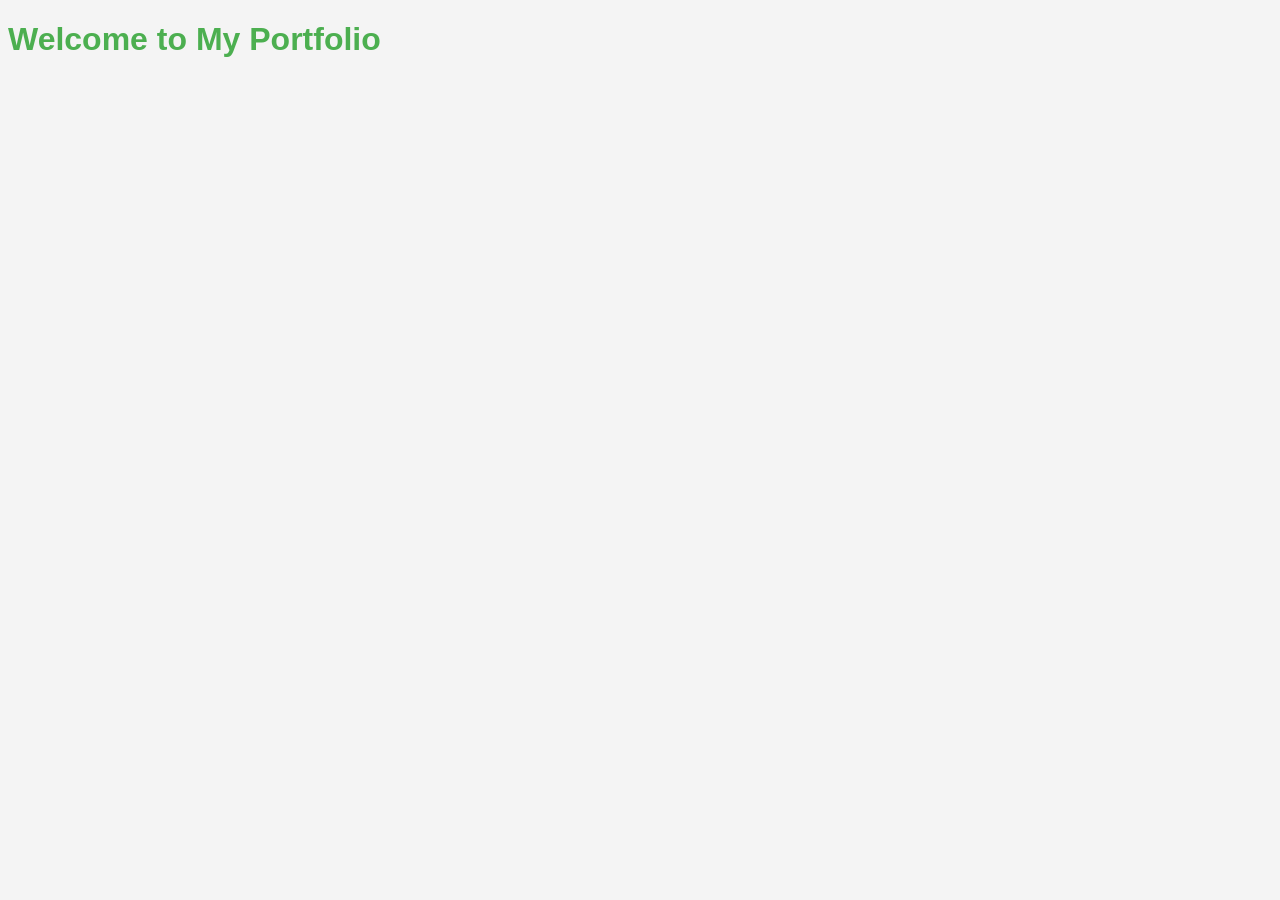
==== index.html @ 4b8dbb8c "Initial commit: Portfolio website" ====
<!DOCTYPE html>
<html lang="en">
<head>
    <meta charset="UTF-8">
    <meta name="viewport" content="width=device-width, initial-scale=1.0">
    <link rel="stylesheet" href="style.css">
    <title>Portfolio</title>
</head>
<body>
    <h1>Welcome to My Portfolio</h1>
</body>
</html>
---- style.css ----
body {
    font-family: Arial, sans-serif;
    background-color: #f4f4f4;
    color: #333;
}

h1 {
    color: #4CAF50;
}
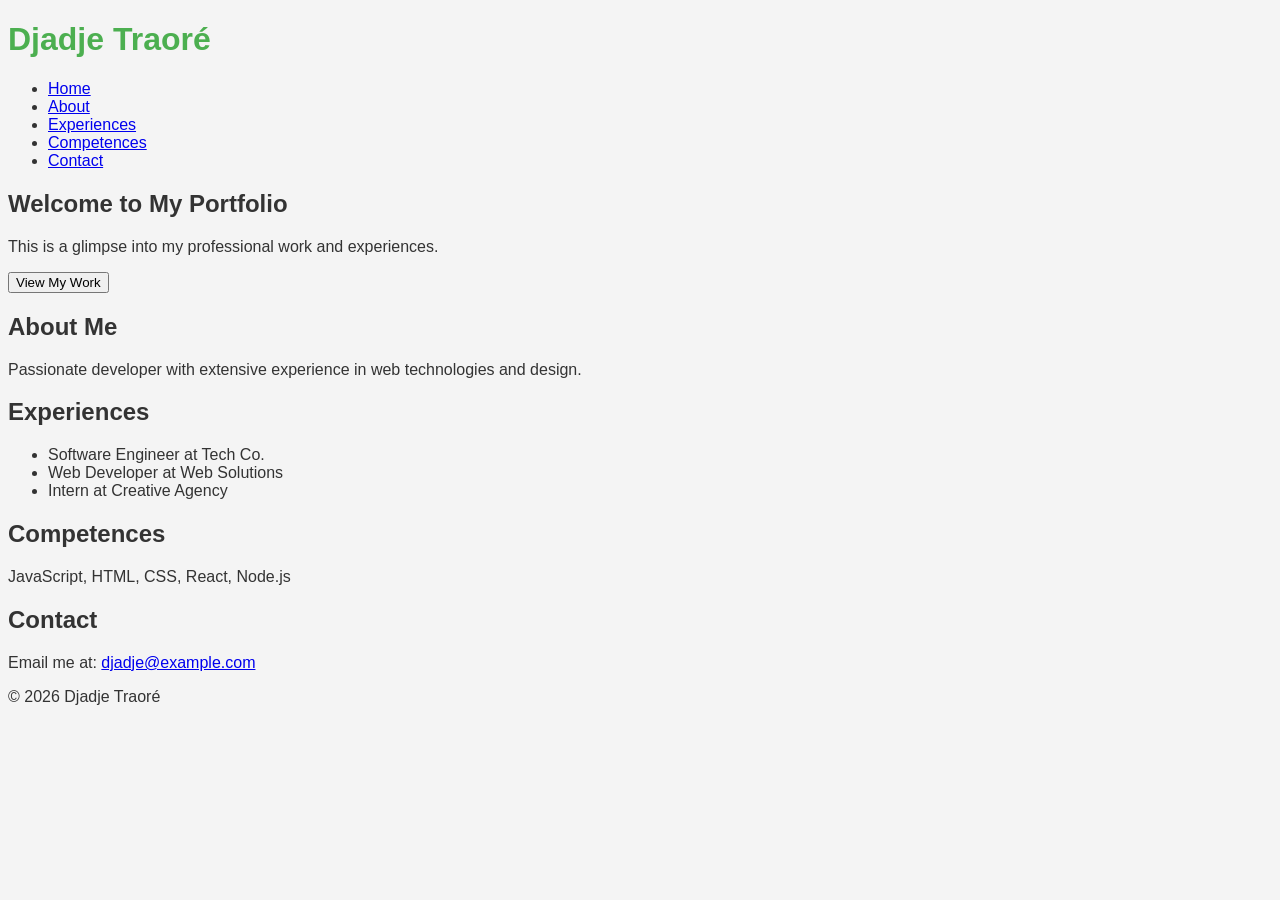
==== commit dea7c524: "Update index.html with modern design" ====
--- a/index.html
+++ b/index.html
@@ -4,9 +4,51 @@
     <meta charset="UTF-8">
     <meta name="viewport" content="width=device-width, initial-scale=1.0">
     <link rel="stylesheet" href="style.css">
-    <title>Portfolio</title>
+    <title>Djadje Traoré - Portfolio</title>
 </head>
 <body>
-    <h1>Welcome to My Portfolio</h1>
+    <header>
+        <h1>Djadje Traoré</h1>
+        <nav>
+            <ul>
+                <li><a href="index.html">Home</a></li>
+                <li><a href="about.html">About</a></li>
+                <li><a href="experiences.html">Experiences</a></li>
+                <li><a href="competences.html">Competences</a></li>
+                <li><a href="contact.html">Contact</a></li>
+            </ul>
+        </nav>
+    </header>
+    <main>
+        <section id="home">
+            <h2>Welcome to My Portfolio</h2>
+            <p>This is a glimpse into my professional work and experiences.</p>
+            <button class="cta">View My Work</button>
+        </section>
+        <section id="about">
+            <h2>About Me</h2>
+            <p>Passionate developer with extensive experience in web technologies and design.</p>
+        </section>
+        <section id="experiences">
+            <h2>Experiences</h2>
+            <ul>
+                <li>Software Engineer at Tech Co.</li>
+                <li>Web Developer at Web Solutions</li>
+                <li>Intern at Creative Agency</li>
+            </ul>
+        </section>
+        <section id="competences">
+            <h2>Competences</h2>
+            <p>JavaScript, HTML, CSS, React, Node.js</p>
+        </section>
+        <section id="contact">
+            <h2>Contact</h2>
+            <p>Email me at: <a href="mailto:djadje@example.com">djadje@example.com</a></p>
+        </section>
+    </main>
+    <footer>
+        <p>&copy; 2026 Djadje Traoré</p>
+    </footer>
+    <script src="script.js"></script>
 </body>
 </html>
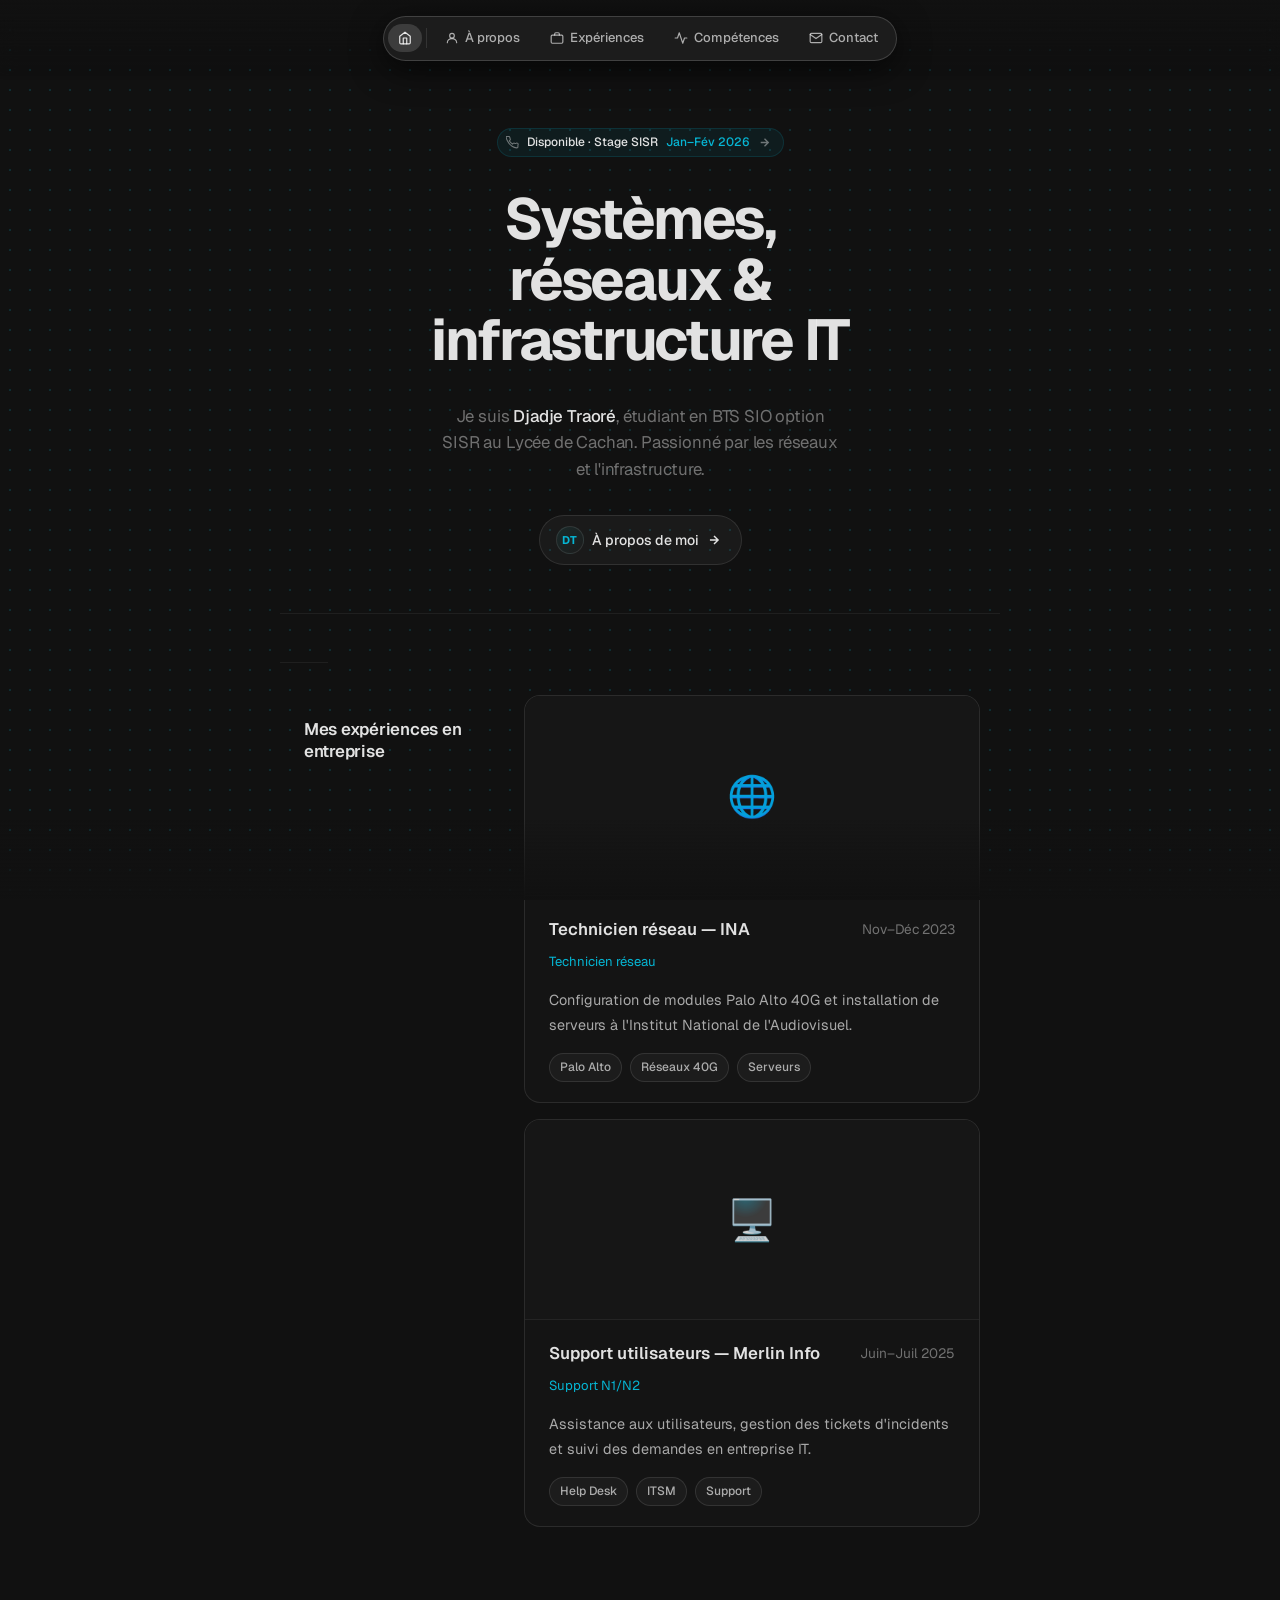
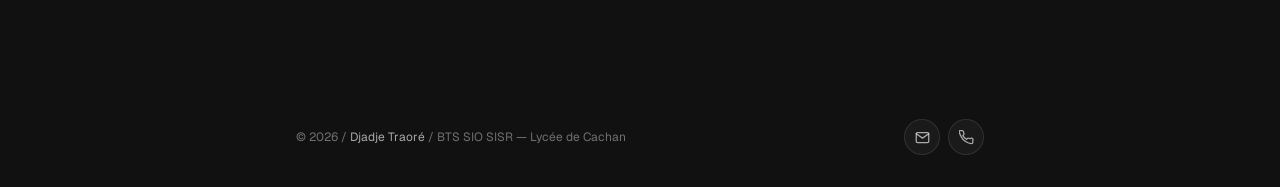
==== commit c043d039: "Add files via upload" ====
--- a/index.html
+++ b/index.html
@@ -1,54 +1,166 @@
 <!DOCTYPE html>
-<html lang="en">
+<html lang="fr">
 <head>
-    <meta charset="UTF-8">
-    <meta name="viewport" content="width=device-width, initial-scale=1.0">
-    <link rel="stylesheet" href="style.css">
-    <title>Djadje Traoré - Portfolio</title>
+  <meta charset="UTF-8" />
+  <meta name="viewport" content="width=device-width, initial-scale=1.0" />
+  <title>Djadje Traoré — Portfolio</title>
+  <link rel="stylesheet" href="tokens.css" />
 </head>
 <body>
-    <header>
-        <h1>Djadje Traoré</h1>
-        <nav>
-            <ul>
-                <li><a href="index.html">Home</a></li>
-                <li><a href="about.html">About</a></li>
-                <li><a href="experiences.html">Experiences</a></li>
-                <li><a href="competences.html">Competences</a></li>
-                <li><a href="contact.html">Contact</a></li>
-            </ul>
-        </nav>
-    </header>
-    <main>
-        <section id="home">
-            <h2>Welcome to My Portfolio</h2>
-            <p>This is a glimpse into my professional work and experiences.</p>
-            <button class="cta">View My Work</button>
-        </section>
-        <section id="about">
-            <h2>About Me</h2>
-            <p>Passionate developer with extensive experience in web technologies and design.</p>
-        </section>
-        <section id="experiences">
-            <h2>Experiences</h2>
-            <ul>
-                <li>Software Engineer at Tech Co.</li>
-                <li>Web Developer at Web Solutions</li>
-                <li>Intern at Creative Agency</li>
-            </ul>
-        </section>
-        <section id="competences">
-            <h2>Competences</h2>
-            <p>JavaScript, HTML, CSS, React, Node.js</p>
-        </section>
-        <section id="contact">
-            <h2>Contact</h2>
-            <p>Email me at: <a href="mailto:djadje@example.com">djadje@example.com</a></p>
-        </section>
-    </main>
-    <footer>
-        <p>&copy; 2026 Djadje Traoré</p>
-    </footer>
-    <script src="script.js"></script>
+
+<!-- Fade masks -->
+<div class="mask-top"></div>
+<div class="mask-bottom"></div>
+
+<!-- ─── NAV PILL ─── -->
+<nav class="pill">
+  <a href="index.html" class="active home-icon" aria-label="Accueil">
+    <svg viewBox="0 0 24 24" fill="none" stroke="currentColor" stroke-width="2" stroke-linecap="round" stroke-linejoin="round"><path d="M3 9l9-7 9 7v11a2 2 0 01-2 2H5a2 2 0 01-2-2z"/><polyline points="9 22 9 12 15 12 15 22"/></svg>
+  </a>
+  <div class="nav-sep"></div>
+  <a href="about.html">
+    <svg viewBox="0 0 24 24" fill="none" stroke="currentColor" stroke-width="2" stroke-linecap="round" stroke-linejoin="round"><circle cx="12" cy="8" r="4"/><path d="M4 20c0-4 3.6-7 8-7s8 3 8 7"/></svg>
+    <span class="nav-label">À propos</span>
+  </a>
+  <a href="experiences.html">
+    <svg viewBox="0 0 24 24" fill="none" stroke="currentColor" stroke-width="2" stroke-linecap="round" stroke-linejoin="round"><rect x="2" y="7" width="20" height="14" rx="2"/><path d="M16 7V5a2 2 0 00-2-2h-4a2 2 0 00-2 2v2"/></svg>
+    <span class="nav-label">Expériences</span>
+  </a>
+  <a href="competences.html">
+    <svg viewBox="0 0 24 24" fill="none" stroke="currentColor" stroke-width="2" stroke-linecap="round" stroke-linejoin="round"><polyline points="22 12 18 12 15 21 9 3 6 12 2 12"/></svg>
+    <span class="nav-label">Compétences</span>
+  </a>
+  <a href="contact.html">
+    <svg viewBox="0 0 24 24" fill="none" stroke="currentColor" stroke-width="2" stroke-linecap="round" stroke-linejoin="round"><path d="M4 4h16c1.1 0 2 .9 2 2v12c0 1.1-.9 2-2 2H4c-1.1 0-2-.9-2-2V6c0-1.1.9-2 2-2z"/><polyline points="22,6 12,13 2,6"/></svg>
+    <span class="nav-label">Contact</span>
+  </a>
+</nav>
+
+<!-- ─── MAIN ─── -->
+<main>
+  <div class="column gap-48" style="align-items:center; padding-top: 48px;">
+
+    <!-- Center block -->
+    <div class="col gap-32" style="max-width:480px; align-items:center; text-align:center;">
+
+      <!-- Badge "disponible" -->
+      <div class="reveal reveal-d1">
+        <a href="contact.html" class="badge">
+          <svg viewBox="0 0 24 24" fill="none" stroke="currentColor" stroke-width="2" stroke-linecap="round" stroke-linejoin="round"><path d="M22 16.92v3a2 2 0 01-2.18 2 19.8 19.8 0 01-8.63-3.07A19.5 19.5 0 013.07 9.81 19.8 19.8 0 01.12 1.23a2 2 0 012-.22h3a2 2 0 012 1.72c.13.96.36 1.9.7 2.81a2 2 0 01-.45 2.11l-1.27 1.27a16 16 0 006 6l1.27-1.27a2 2 0 012.11-.45c.9.34 1.85.57 2.81.7A2 2 0 0122 16.92z"/></svg>
+          <span>Disponible · Stage SISR</span>
+          <span class="badge-label">Jan–Fév 2026</span>
+          <svg viewBox="0 0 24 24" fill="none" stroke="currentColor" stroke-width="2.5"><path d="M5 12h14M12 5l7 7-7 7"/></svg>
+        </a>
+      </div>
+
+      <!-- Headline -->
+      <div class="reveal reveal-d2">
+        <h1 class="display-strong-xl" style="text-align:center;">
+          Systèmes, réseaux &amp; infrastructure IT
+        </h1>
+      </div>
+
+      <!-- Subline -->
+      <div class="reveal reveal-d3">
+        <p class="display-default-xs on-neutral-weak" style="text-align:center; max-width:400px; line-height:1.6;">
+          Je suis <strong style="color:var(--neutral-on-background-strong); font-weight:500;">Djadje Traoré</strong>, étudiant en BTS SIO option SISR au Lycée de Cachan. Passionné par les réseaux et l'infrastructure.
+        </p>
+      </div>
+
+      <!-- CTA button -->
+      <div class="reveal reveal-d4">
+        <a href="about.html" class="btn btn-secondary" data-border="rounded">
+          <div class="avatar" style="width:28px;height:28px;font-size:0.7rem;margin-left:-4px;border-width:1px;">DT</div>
+          À propos de moi
+          <svg viewBox="0 0 24 24" fill="none" stroke="currentColor" stroke-width="2.5"><path d="M5 12h14M12 5l7 7-7 7"/></svg>
+        </a>
+      </div>
+
+    </div>
+
+    <!-- Divider -->
+    <div class="reveal reveal-d5 fill-width" style="max-width: var(--max-width-m);">
+      <div class="line-h"></div>
+    </div>
+
+    <!-- Project cards aperçu -->
+    <div class="reveal reveal-d5 fill-width" style="max-width: var(--max-width-m);">
+      <div class="row between mb-32">
+        <div class="line-h" style="max-width:48px; flex-shrink:0;"></div>
+      </div>
+
+      <div class="row gap-24 mb-40 wrap" style="align-items:flex-start;">
+        <div style="flex:1; min-width:200px; padding-left:24px; padding-top:24px;">
+          <h2 class="display-strong-xs" style="max-width:220px; line-height:1.3;">Mes expériences en entreprise</h2>
+        </div>
+        <div style="flex:3; padding: 0 20px;">
+          <div class="col gap-16">
+
+            <a href="experiences.html" class="project-card">
+              <div class="project-card-thumb">🌐</div>
+              <div class="project-card-body">
+                <div class="row between">
+                  <span class="heading-strong-l">Technicien réseau — INA</span>
+                  <span class="heading-default-xs">Nov–Déc 2023</span>
+                </div>
+                <p class="body-default-s on-brand">Technicien réseau</p>
+                <p class="body-default-m mt-8">Configuration de modules Palo Alto 40G et installation de serveurs à l'Institut National de l'Audiovisuel.</p>
+                <div class="skill-tags-row mt-8">
+                  <span class="tag">Palo Alto</span>
+                  <span class="tag">Réseaux 40G</span>
+                  <span class="tag">Serveurs</span>
+                </div>
+              </div>
+            </a>
+
+            <a href="experiences.html" class="project-card">
+              <div class="project-card-thumb">🖥️</div>
+              <div class="project-card-body">
+                <div class="row between">
+                  <span class="heading-strong-l">Support utilisateurs — Merlin Info</span>
+                  <span class="heading-default-xs">Juin–Juil 2025</span>
+                </div>
+                <p class="body-default-s on-brand">Support N1/N2</p>
+                <p class="body-default-m mt-8">Assistance aux utilisateurs, gestion des tickets d'incidents et suivi des demandes en entreprise IT.</p>
+                <div class="skill-tags-row mt-8">
+                  <span class="tag">Help Desk</span>
+                  <span class="tag">ITSM</span>
+                  <span class="tag">Support</span>
+                </div>
+              </div>
+            </a>
+
+          </div>
+        </div>
+      </div>
+    </div>
+
+  </div>
+</main>
+
+<!-- ─── FOOTER ─── -->
+<footer>
+  <div class="footer-inner">
+    <p>© 2026 / <a href="about.html">Djadje Traoré</a> / BTS SIO SISR — Lycée de Cachan</p>
+    <div class="footer-icons">
+      <a href="mailto:traoredjadje310@gmail.com" class="icon-btn" title="Email">
+        <svg viewBox="0 0 24 24" fill="none" stroke="currentColor" stroke-width="2" stroke-linecap="round" stroke-linejoin="round"><path d="M4 4h16c1.1 0 2 .9 2 2v12c0 1.1-.9 2-2 2H4c-1.1 0-2-.9-2-2V6c0-1.1.9-2 2-2z"/><polyline points="22,6 12,13 2,6"/></svg>
+      </a>
+      <a href="tel:0767908541" class="icon-btn" title="Téléphone">
+        <svg viewBox="0 0 24 24" fill="none" stroke="currentColor" stroke-width="2" stroke-linecap="round" stroke-linejoin="round"><path d="M22 16.92v3a2 2 0 01-2.18 2 19.8 19.8 0 01-8.63-3.07A19.5 19.5 0 013.07 9.81 19.8 19.8 0 01.12 1.23a2 2 0 012-.22h3a2 2 0 012 1.72c.13.96.36 1.9.7 2.81a2 2 0 01-.45 2.11l-1.27 1.27a16 16 0 006 6l1.27-1.27a2 2 0 012.11-.45c.9.34 1.85.57 2.81.7A2 2 0 0122 16.92z"/></svg>
+      </a>
+    </div>
+  </div>
+</footer>
+
+<script>
+  // Live time display (like magic-portfolio TimeDisplay)
+  function updateTime() {
+    const el = document.getElementById('live-time');
+    if (!el) return;
+    el.textContent = new Date().toLocaleTimeString('fr-FR', { hour:'2-digit', minute:'2-digit', second:'2-digit', hour12: false, timeZone:'Europe/Paris' });
+  }
+  updateTime(); setInterval(updateTime, 1000);
+</script>
 </body>
-</html>+</html>
--- a/tokens.css
+++ b/tokens.css
@@ -0,0 +1,446 @@
+@import url('https://fonts.googleapis.com/css2?family=Geist:wght@100;200;300;400;500;600;700;800;900&family=Geist+Mono:wght@400;500;600&display=swap');
+
+/* ─────────────────────────────────────────
+   ONCE UI DARK THEME TOKENS  (cyan brand)
+───────────────────────────────────────── */
+:root {
+  /* Page */
+  --page-background:            #111111;
+  --page-background-alpha:      rgba(17,17,17,0.92);
+
+  /* Neutral gray scale */
+  --neutral-background-weak:    #161616;
+  --neutral-background-medium:  #1c1c1c;
+  --neutral-background-strong:  #232323;
+  --neutral-border-weak:        rgba(255,255,255,0.06);
+  --neutral-border-medium:      rgba(255,255,255,0.10);
+  --neutral-border-strong:      rgba(255,255,255,0.16);
+  --neutral-on-background-weak: rgba(255,255,255,0.40);
+  --neutral-on-background-medium: rgba(255,255,255,0.64);
+  --neutral-on-background-strong: rgba(255,255,255,0.88);
+  --neutral-alpha-weak:         rgba(255,255,255,0.04);
+  --neutral-alpha-medium:       rgba(255,255,255,0.08);
+  --neutral-alpha-strong:       rgba(255,255,255,0.14);
+
+  /* Brand cyan */
+  --brand-background-weak:      rgba(6,182,212,0.08);
+  --brand-background-medium:    rgba(6,182,212,0.14);
+  --brand-background-strong:    #06b6d4;
+  --brand-border-weak:          rgba(6,182,212,0.18);
+  --brand-border-medium:        rgba(6,182,212,0.30);
+  --brand-border-strong:        rgba(6,182,212,0.55);
+  --brand-on-background-weak:   rgba(6,182,212,0.55);
+  --brand-on-background-medium: rgba(6,182,212,0.75);
+  --brand-on-background-strong: #06b6d4;
+  --brand-alpha-weak:           rgba(6,182,212,0.07);
+  --brand-alpha-medium:         rgba(6,182,212,0.14);
+  --brand-alpha-strong:         rgba(6,182,212,0.26);
+  --brand-solid:                #06b6d4;
+  --brand-solid-strong:         #22d3ee;
+  --brand-solid-contrast:       #000000;
+
+  /* Accent red */
+  --accent-background-strong:   #ef4444;
+  --accent-on-background-weak:  rgba(239,68,68,0.55);
+  --accent-alpha-weak:          rgba(239,68,68,0.06);
+  --accent-alpha-medium:        rgba(239,68,68,0.12);
+  --accent-solid:               #ef4444;
+
+  /* Static */
+  --static-transparent:         transparent;
+  --static-white:               #ffffff;
+  --static-black:               #000000;
+
+  /* Spacing */
+  --static-space-1:   1px;
+  --static-space-2:   2px;
+  --static-space-4:   4px;
+  --static-space-8:   8px;
+  --static-space-12:  12px;
+  --static-space-16:  16px;
+  --static-space-20:  20px;
+  --static-space-24:  24px;
+  --static-space-32:  32px;
+  --static-space-40:  40px;
+  --static-space-48:  48px;
+  --static-space-64:  64px;
+  --static-space-80:  80px;
+
+  /* Radius – "playful" border style */
+  --radius-xs:   4px;
+  --radius-s:    8px;
+  --radius-m:    12px;
+  --radius-l:    16px;
+  --radius-xl:   20px;
+  --radius-full: 9999px;
+
+  /* Typography */
+  --font-heading: 'Geist', system-ui, sans-serif;
+  --font-body:    'Geist', system-ui, sans-serif;
+  --font-label:   'Geist', system-ui, sans-serif;
+  --font-code:    'Geist Mono', monospace;
+
+  /* Shadows */
+  --shadow-s: 0 1px 2px rgba(0,0,0,0.4);
+  --shadow-m: 0 4px 12px rgba(0,0,0,0.5);
+  --shadow-l: 0 8px 32px rgba(0,0,0,0.6);
+
+  /* Transitions */
+  --transition-micro-medium: 0.16s ease;
+  --transition-macro-medium: 0.3s ease;
+
+  /* Content max-width (Once UI "m" = ~720px) */
+  --max-width-m: 720px;
+  --max-width-s: 560px;
+}
+
+/* ─── RESET ─── */
+*, *::before, *::after { box-sizing: border-box; margin: 0; padding: 0; }
+html { scroll-behavior: smooth; }
+body {
+  background: var(--page-background);
+  color: var(--neutral-on-background-strong);
+  font-family: var(--font-body);
+  font-size: 16px;
+  line-height: 1.6;
+  -webkit-font-smoothing: antialiased;
+  min-height: 100vh;
+  position: relative;
+}
+
+/* ─── DOTS BACKGROUND (effects.dots) ─── */
+body::before {
+  content: '';
+  position: fixed; inset: 0; z-index: 0;
+  pointer-events: none;
+  background-image: radial-gradient(var(--brand-background-strong) 1px, transparent 1px);
+  background-size: 20px 20px;
+  opacity: 0.18;
+}
+
+/* ─── FADE MASKS (Header.module.scss) ─── */
+.mask-top {
+  position: fixed; top: 0; left: 0; right: 0;
+  height: 80px; z-index: 8; pointer-events: none;
+  backdrop-filter: blur(0.5rem);
+  background: linear-gradient(to bottom, var(--page-background), var(--static-transparent));
+  mask-image: linear-gradient(rgba(0,0,0,1) 25%, rgba(0,0,0,0) 100%);
+  -webkit-mask-image: linear-gradient(rgba(0,0,0,1) 25%, rgba(0,0,0,0) 100%);
+}
+.mask-bottom {
+  position: fixed; bottom: 0; left: 0; right: 0;
+  height: 80px; z-index: 8; pointer-events: none;
+  background: linear-gradient(to top, var(--page-background), var(--static-transparent));
+}
+
+/* ─── NAV PILL ─── */
+nav.pill {
+  position: fixed; top: 16px; left: 50%; transform: translateX(-50%);
+  z-index: 10;
+  display: flex; align-items: center; gap: 2px;
+  padding: 4px;
+  background: var(--neutral-background-medium);
+  border: 1px solid var(--neutral-border-strong);
+  border-radius: var(--radius-full);
+  box-shadow: var(--shadow-l);
+  backdrop-filter: blur(20px);
+  -webkit-backdrop-filter: blur(20px);
+  white-space: nowrap;
+}
+
+nav.pill .nav-sep {
+  width: 1px; height: 20px;
+  background: var(--neutral-border-medium);
+  margin: 0 2px; flex-shrink: 0;
+}
+
+nav.pill a {
+  display: inline-flex; align-items: center; gap: 6px;
+  padding: 7px 14px;
+  border-radius: var(--radius-full);
+  font-size: 13px; font-weight: 500; font-family: var(--font-label);
+  color: var(--neutral-on-background-medium);
+  text-decoration: none;
+  transition: color var(--transition-micro-medium), background var(--transition-micro-medium);
+  position: relative;
+}
+nav.pill a svg { width: 14px; height: 14px; flex-shrink: 0; }
+nav.pill a:hover { color: var(--neutral-on-background-strong); background: var(--neutral-alpha-medium); }
+nav.pill a.active {
+  color: var(--neutral-on-background-strong);
+  background: var(--neutral-alpha-strong);
+}
+nav.pill a.home-icon { padding: 7px 10px; }
+
+/* ─── TIME DISPLAY ─── */
+.time-display {
+  font-size: 12px; color: var(--neutral-on-background-weak);
+  font-family: var(--font-label);
+  position: absolute; right: 20px; top: 50%; transform: translateY(-50%);
+}
+
+/* ─── MAIN LAYOUT ─── */
+main {
+  position: relative; z-index: 1;
+  padding: 80px 24px 120px;
+  display: flex; flex-direction: column; align-items: center;
+}
+
+.column {
+  display: flex; flex-direction: column;
+  width: 100%; max-width: var(--max-width-m);
+}
+
+/* ─── REVEAL FX (RevealFx component) ─── */
+.reveal {
+  opacity: 0;
+  transform: translateY(var(--translate, 8px));
+  animation: revealFx 0.6s cubic-bezier(0.16,1,0.3,1) forwards;
+}
+.reveal-d1 { animation-delay: 0.05s; }
+.reveal-d2 { animation-delay: 0.12s; }
+.reveal-d3 { animation-delay: 0.22s; }
+.reveal-d4 { animation-delay: 0.34s; }
+.reveal-d5 { animation-delay: 0.48s; }
+.reveal-d6 { animation-delay: 0.64s; }
+
+@keyframes revealFx {
+  to { opacity: 1; transform: translateY(0); }
+}
+
+/* ─── BADGE ─── */
+.badge {
+  display: inline-flex; align-items: center; gap: 8px;
+  padding: 4px 12px 4px 8px;
+  background: var(--brand-alpha-weak);
+  border: 1px solid var(--brand-alpha-medium);
+  border-radius: var(--radius-full);
+  font-size: 12px; font-weight: 500;
+  color: var(--neutral-on-background-strong);
+  text-decoration: none;
+  transition: background var(--transition-micro-medium), border-color var(--transition-micro-medium);
+  cursor: pointer;
+}
+.badge:hover { background: var(--brand-alpha-medium); border-color: var(--brand-alpha-strong); }
+.badge .badge-label { color: var(--brand-on-background-strong); }
+.badge svg { color: var(--neutral-on-background-weak); width: 13px; height: 13px; }
+
+/* ─── TYPOGRAPHY ─── */
+.display-strong-xl  { font-size: clamp(2.4rem,6vw,3.6rem); font-weight: 700; letter-spacing: -0.04em; line-height: 1.05; }
+.display-strong-l   { font-size: clamp(2rem,4vw,2.8rem);   font-weight: 700; letter-spacing: -0.03em; line-height: 1.1; }
+.display-strong-m   { font-size: clamp(1.5rem,3vw,2rem);   font-weight: 700; letter-spacing: -0.025em; line-height: 1.15; }
+.display-strong-s   { font-size: 1.25rem; font-weight: 600; letter-spacing: -0.02em; line-height: 1.25; }
+.display-strong-xs  { font-size: 1.05rem; font-weight: 600; letter-spacing: -0.015em; }
+.display-default-xs { font-size: 1.05rem; font-weight: 400; letter-spacing: -0.01em; }
+.heading-strong-l   { font-size: 1.05rem; font-weight: 600; }
+.heading-strong-m   { font-size: 0.95rem; font-weight: 600; }
+.heading-strong-s   { font-size: 0.85rem; font-weight: 600; }
+.heading-default-xs { font-size: 0.85rem; font-weight: 400; color: var(--neutral-on-background-weak); }
+.body-default-xl    { font-size: 1.15rem; font-weight: 400; line-height: 1.7; color: var(--neutral-on-background-medium); }
+.body-default-l     { font-size: 1rem; font-weight: 400; line-height: 1.7; color: var(--neutral-on-background-medium); }
+.body-default-m     { font-size: 0.9rem; font-weight: 400; line-height: 1.7; color: var(--neutral-on-background-medium); }
+.body-default-s     { font-size: 0.82rem; font-weight: 400; color: var(--neutral-on-background-weak); }
+.label-default-s    { font-size: 0.75rem; font-weight: 500; letter-spacing: 0.01em; }
+.on-brand    { color: var(--brand-on-background-strong); }
+.on-neutral-weak { color: var(--neutral-on-background-weak); }
+.on-neutral-medium { color: var(--neutral-on-background-medium); }
+
+/* ─── BUTTON ─── */
+.btn {
+  display: inline-flex; align-items: center; gap: 8px;
+  padding: 10px 20px;
+  border-radius: var(--radius-full);
+  font-size: 14px; font-weight: 500; font-family: var(--font-label);
+  cursor: pointer; text-decoration: none;
+  border: 1px solid transparent;
+  transition: all var(--transition-micro-medium);
+  line-height: 1;
+}
+.btn svg { width: 14px; height: 14px; flex-shrink: 0; }
+.btn-secondary {
+  background: var(--neutral-alpha-weak);
+  border-color: var(--neutral-border-medium);
+  color: var(--neutral-on-background-strong);
+}
+.btn-secondary:hover { background: var(--neutral-alpha-medium); border-color: var(--neutral-border-strong); }
+
+/* ─── TAG ─── */
+.tag {
+  display: inline-flex; align-items: center; gap: 5px;
+  padding: 4px 10px;
+  border: 1px solid var(--neutral-border-medium);
+  border-radius: var(--radius-full);
+  font-size: 12px; font-weight: 500;
+  color: var(--neutral-on-background-medium);
+  background: var(--neutral-alpha-weak);
+  font-family: var(--font-label);
+}
+.tag svg { width: 12px; height: 12px; }
+
+/* ─── LINE / DIVIDER ─── */
+.line-h { width: 100%; height: 1px; background: var(--neutral-border-weak); }
+.line-v { width: 1px; height: 20px; background: var(--neutral-border-medium); flex-shrink: 0; }
+
+/* ─── AVATAR ─── */
+.avatar {
+  width: 80px; height: 80px;
+  border-radius: var(--radius-full);
+  background: linear-gradient(135deg, #1a2a2a, #1c1c1c);
+  border: 2px solid var(--neutral-border-medium);
+  display: grid; place-items: center;
+  font-size: 1.8rem; font-weight: 700;
+  color: var(--brand-on-background-strong);
+  flex-shrink: 0; overflow: hidden;
+  font-family: var(--font-heading);
+}
+.avatar-xl { width: 120px; height: 120px; font-size: 2.4rem; }
+
+/* ─── ICON BUTTON ─── */
+.icon-btn {
+  display: inline-flex; align-items: center; justify-content: center;
+  width: 36px; height: 36px;
+  border-radius: var(--radius-full);
+  border: 1px solid var(--neutral-border-medium);
+  background: var(--neutral-alpha-weak);
+  color: var(--neutral-on-background-medium);
+  cursor: pointer; text-decoration: none;
+  transition: all var(--transition-micro-medium);
+}
+.icon-btn:hover { background: var(--neutral-alpha-medium); color: var(--neutral-on-background-strong); border-color: var(--neutral-border-strong); }
+.icon-btn svg { width: 15px; height: 15px; }
+
+/* ─── CARD / SURFACE ─── */
+.card {
+  background: rgba(22,22,22,0.7);
+  border: 1px solid var(--neutral-border-medium);
+  border-radius: var(--radius-l);
+  backdrop-filter: blur(8px);
+  -webkit-backdrop-filter: blur(8px);
+  transition: border-color var(--transition-micro-medium), background var(--transition-micro-medium), transform var(--transition-macro-medium);
+}
+.card:hover { border-color: var(--neutral-border-strong); background: rgba(28,28,28,0.85); }
+.card-hover-slide:hover { transform: translateX(var(--static-space-4)); }
+
+/* ─── FLEX UTILITIES ─── */
+.row { display: flex; flex-direction: row; align-items: center; }
+.col { display: flex; flex-direction: column; }
+.wrap { flex-wrap: wrap; }
+.gap-4  { gap: 4px; }
+.gap-8  { gap: 8px; }
+.gap-12 { gap: 12px; }
+.gap-16 { gap: 16px; }
+.gap-20 { gap: 20px; }
+.gap-24 { gap: 24px; }
+.gap-32 { gap: 32px; }
+.gap-40 { gap: 40px; }
+.gap-48 { gap: 48px; }
+.between { justify-content: space-between; }
+.center  { justify-content: center; }
+.align-start { align-items: flex-start; }
+.fill-width { width: 100%; }
+.fit-width  { width: fit-content; }
+.p-16 { padding: 16px; }
+.p-20 { padding: 20px; }
+.p-24 { padding: 24px; }
+.p-32 { padding: 32px; }
+.px-16 { padding-left: 16px; padding-right: 16px; }
+.py-8  { padding-top: 8px; padding-bottom: 8px; }
+.mt-8  { margin-top: 8px; }
+.mt-16 { margin-top: 16px; }
+.mt-20 { margin-top: 20px; }
+.mt-32 { margin-top: 32px; }
+.mt-40 { margin-top: 40px; }
+.mt-48 { margin-top: 48px; }
+.mb-8  { margin-bottom: 8px; }
+.mb-16 { margin-bottom: 16px; }
+.mb-20 { margin-bottom: 20px; }
+.mb-32 { margin-bottom: 32px; }
+.mb-40 { margin-bottom: 40px; }
+.mb-48 { margin-bottom: 48px; }
+
+/* ─── EXPERIENCE / WORK ─── */
+.exp-block { display: flex; flex-direction: column; gap: 8px; }
+.exp-achievements { list-style: none; display: flex; flex-direction: column; gap: 10px; margin-top: 12px; }
+.exp-achievements li {
+  font-size: 0.9rem; color: var(--neutral-on-background-medium);
+  line-height: 1.65; padding-left: 20px; position: relative;
+}
+.exp-achievements li::before {
+  content: '–'; position: absolute; left: 0;
+  color: var(--neutral-on-background-weak);
+}
+
+/* ─── TECH SKILL ─── */
+.skill-block { display: flex; flex-direction: column; gap: 8px; }
+.skill-tags-row { display: flex; flex-wrap: wrap; gap: 8px; margin-top: 8px; }
+
+/* ─── CONTACT ─── */
+.contact-link {
+  display: flex; align-items: center; gap: 16px;
+  padding: 16px 20px;
+  text-decoration: none; color: inherit;
+}
+.contact-link:hover { transform: none; }
+
+/* ─── PROJECT CARD ─── */
+.project-card {
+  display: flex; flex-direction: column;
+  border: 1px solid var(--neutral-border-medium);
+  border-radius: var(--radius-l);
+  background: rgba(22,22,22,0.7);
+  backdrop-filter: blur(8px);
+  overflow: hidden;
+  text-decoration: none; color: inherit;
+  transition: border-color var(--transition-micro-medium), background var(--transition-micro-medium);
+}
+.project-card:hover { border-color: var(--neutral-border-strong); background: rgba(28,28,28,0.9); }
+.project-card-thumb {
+  height: 200px;
+  background: var(--neutral-background-weak);
+  display: grid; place-items: center;
+  font-size: 2.5rem;
+  border-bottom: 1px solid var(--neutral-border-weak);
+}
+.project-card-body { padding: 20px 24px; display: flex; flex-direction: column; gap: 8px; }
+
+/* ─── FOOTER ─── */
+footer {
+  position: relative; z-index: 1;
+  display: flex; justify-content: center;
+  padding: 16px 24px;
+}
+.footer-inner {
+  display: flex; justify-content: space-between; align-items: center;
+  flex-wrap: wrap; gap: 12px;
+  max-width: var(--max-width-m); width: 100%;
+  padding: 16px;
+  border-radius: var(--radius-m);
+}
+.footer-inner p { font-size: 12px; color: var(--neutral-on-background-weak); font-family: var(--font-label); }
+.footer-inner a { color: var(--neutral-on-background-medium); text-decoration: none; transition: color var(--transition-micro-medium); }
+.footer-inner a:hover { color: var(--brand-on-background-strong); }
+.footer-icons { display: flex; gap: 8px; }
+
+/* ─── INTRO SECTION (about page) ─── */
+.about-layout {
+  display: flex; gap: 0; width: 100%;
+}
+.about-sidebar {
+  position: sticky; top: 80px;
+  width: 160px; min-width: 160px;
+  height: fit-content;
+  display: flex; flex-direction: column;
+  align-items: center; gap: 12px;
+  padding: 0 24px 40px;
+  flex-shrink: 0;
+}
+.about-body { flex: 1; min-width: 0; max-width: 560px; }
+
+/* ─── RESPONSIVE ─── */
+@media (max-width: 640px) {
+  nav.pill .nav-label { display: none; }
+  nav.pill a { padding: 7px 10px; }
+  .about-layout { flex-direction: column; }
+  .about-sidebar { position: relative; top: 0; width: 100%; flex-direction: row; flex-wrap: wrap; align-items: flex-start; }
+  .time-display { display: none; }
+}
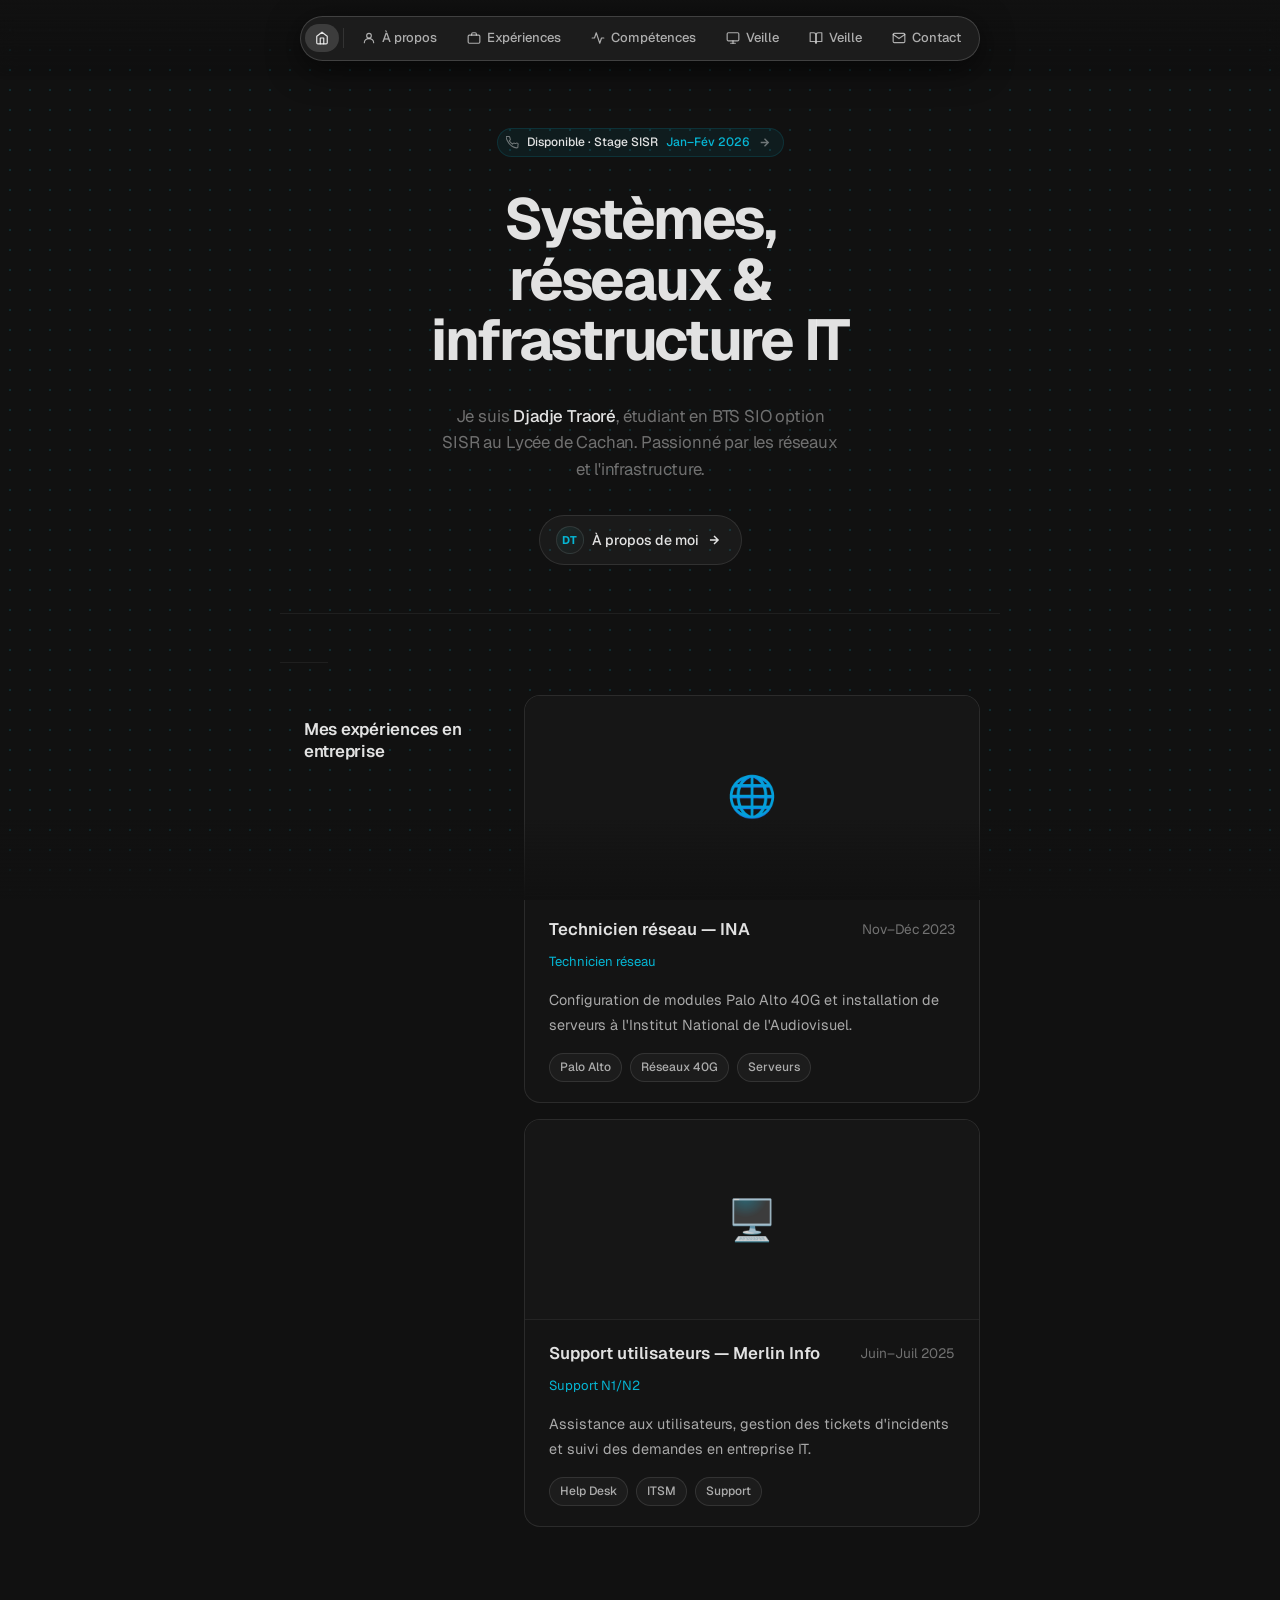
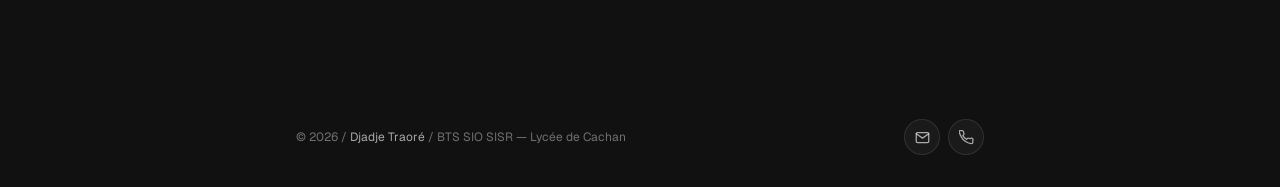
==== commit 7e4aa807: "Add files via upload" ====
--- a/index.html
+++ b/index.html
@@ -29,6 +29,14 @@
   <a href="competences.html">
     <svg viewBox="0 0 24 24" fill="none" stroke="currentColor" stroke-width="2" stroke-linecap="round" stroke-linejoin="round"><polyline points="22 12 18 12 15 21 9 3 6 12 2 12"/></svg>
     <span class="nav-label">Compétences</span>
+  </a>
+  <a href="veille.html">
+    <svg viewBox="0 0 24 24" fill="none" stroke="currentColor" stroke-width="2" stroke-linecap="round" stroke-linejoin="round"><rect x="2" y="3" width="20" height="14" rx="2"/><line x1="8" y1="21" x2="16" y2="21"/><line x1="12" y1="17" x2="12" y2="21"/></svg>
+    <span class="nav-label">Veille</span>
+  </a>
+  <a href="veille.html">
+    <svg viewBox="0 0 24 24" fill="none" stroke="currentColor" stroke-width="2" stroke-linecap="round" stroke-linejoin="round"><path d="M2 3h6a4 4 0 014 4v14a3 3 0 00-3-3H2z"/><path d="M22 3h-6a4 4 0 00-4 4v14a3 3 0 013-3h7z"/></svg>
+    <span class="nav-label">Veille</span>
   </a>
   <a href="contact.html">
     <svg viewBox="0 0 24 24" fill="none" stroke="currentColor" stroke-width="2" stroke-linecap="round" stroke-linejoin="round"><path d="M4 4h16c1.1 0 2 .9 2 2v12c0 1.1-.9 2-2 2H4c-1.1 0-2-.9-2-2V6c0-1.1.9-2 2-2z"/><polyline points="22,6 12,13 2,6"/></svg>
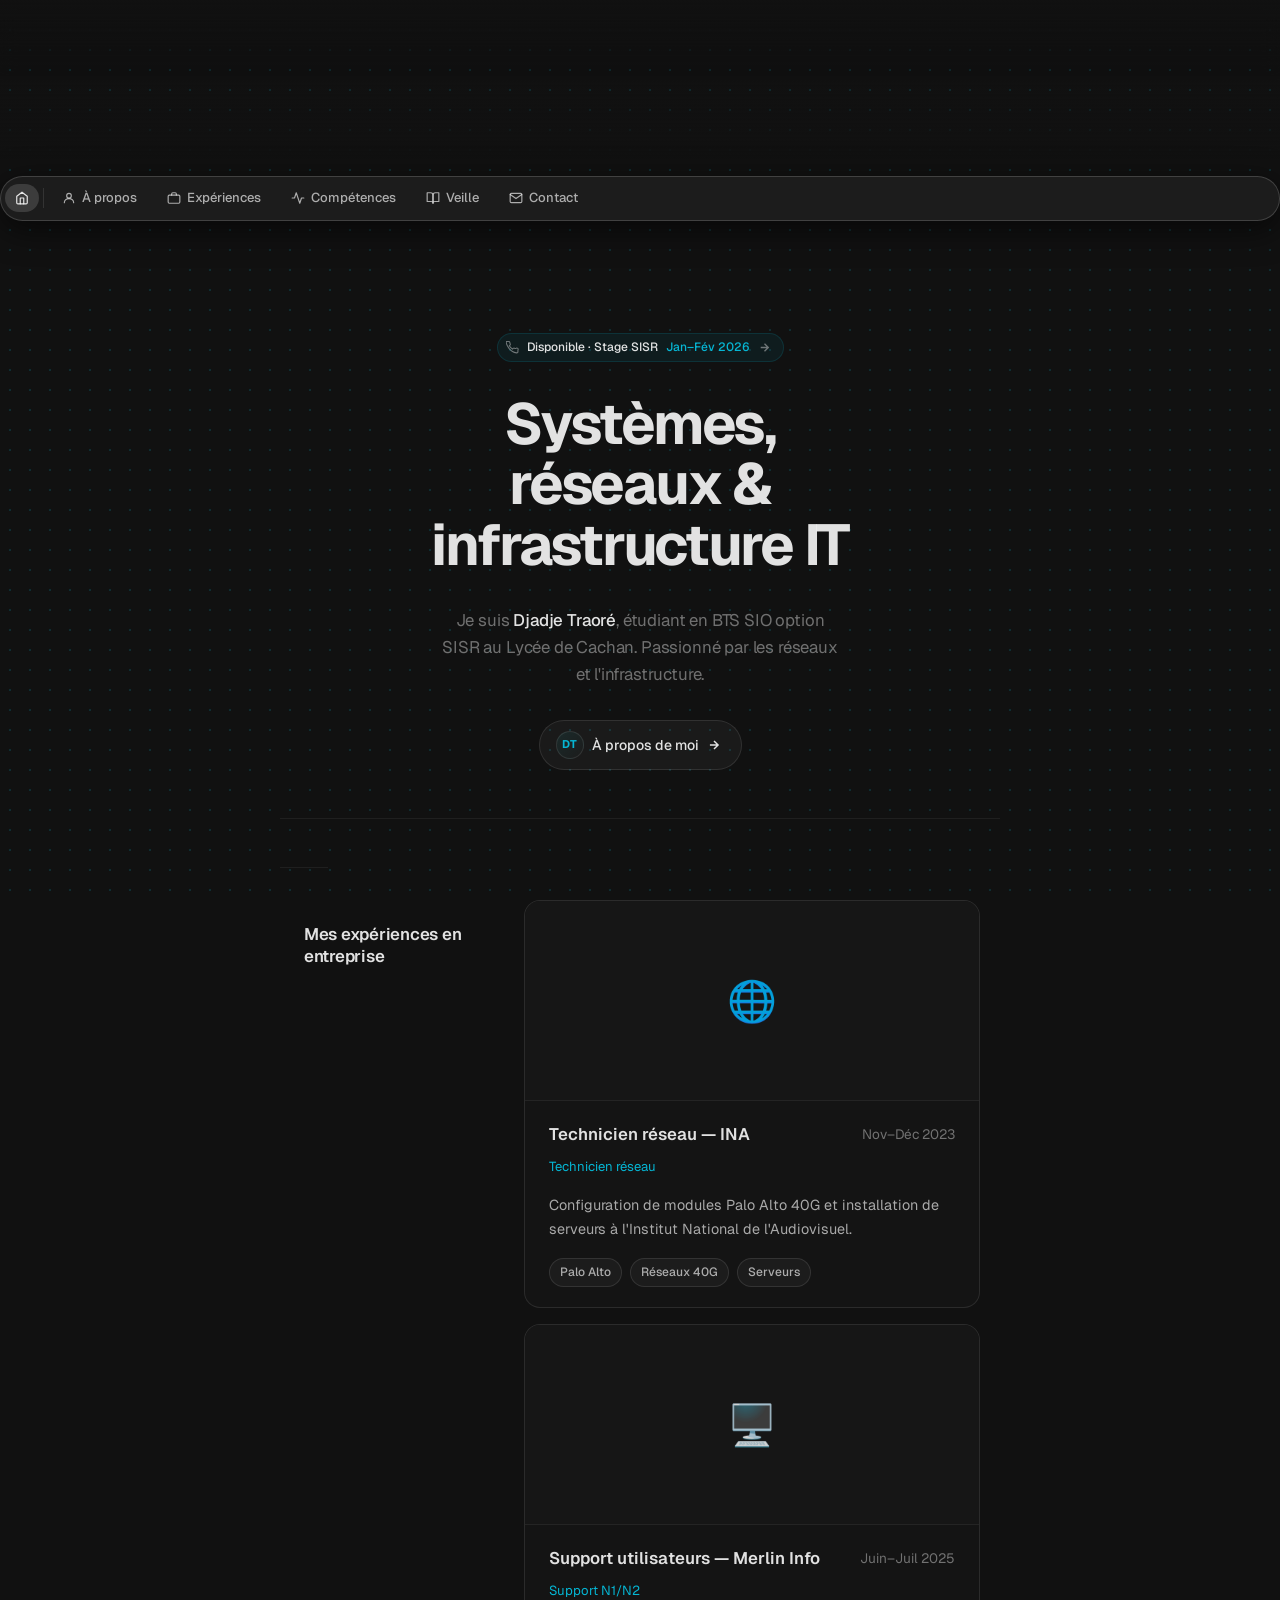
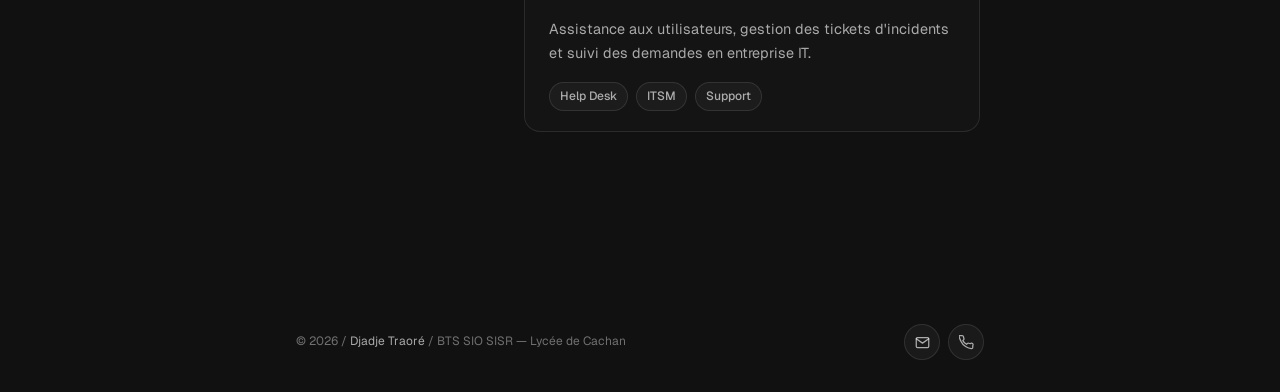
==== commit 8291fc07: "Add files via upload" ====
--- a/index.html
+++ b/index.html
@@ -5,8 +5,15 @@
   <meta name="viewport" content="width=device-width, initial-scale=1.0" />
   <title>Djadje Traoré — Portfolio</title>
   <link rel="stylesheet" href="tokens.css" />
+  <style>
+    #bg { position:fixed; top:0; left:0; width:100%; height:100%; z-index:0; pointer-events:none; }
+    .mask-top, .mask-bottom, nav.pill, main, footer { position:relative; z-index:1; }
+  </style>
 </head>
 <body>
+
+<!-- Particle background -->
+<canvas id="bg"></canvas>
 
 <!-- Fade masks -->
 <div class="mask-top"></div>
@@ -29,10 +36,6 @@
   <a href="competences.html">
     <svg viewBox="0 0 24 24" fill="none" stroke="currentColor" stroke-width="2" stroke-linecap="round" stroke-linejoin="round"><polyline points="22 12 18 12 15 21 9 3 6 12 2 12"/></svg>
     <span class="nav-label">Compétences</span>
-  </a>
-  <a href="veille.html">
-    <svg viewBox="0 0 24 24" fill="none" stroke="currentColor" stroke-width="2" stroke-linecap="round" stroke-linejoin="round"><rect x="2" y="3" width="20" height="14" rx="2"/><line x1="8" y1="21" x2="16" y2="21"/><line x1="12" y1="17" x2="12" y2="21"/></svg>
-    <span class="nav-label">Veille</span>
   </a>
   <a href="veille.html">
     <svg viewBox="0 0 24 24" fill="none" stroke="currentColor" stroke-width="2" stroke-linecap="round" stroke-linejoin="round"><path d="M2 3h6a4 4 0 014 4v14a3 3 0 00-3-3H2z"/><path d="M22 3h-6a4 4 0 00-4 4v14a3 3 0 013-3h7z"/></svg>
@@ -151,7 +154,7 @@
   <div class="footer-inner">
     <p>© 2026 / <a href="about.html">Djadje Traoré</a> / BTS SIO SISR — Lycée de Cachan</p>
     <div class="footer-icons">
-      <a href="mailto:traoredjadje310@gmail.com" class="icon-btn" title="Email">
+      <a href="/cdn-cgi/l/email-protection#186c6a79776a7d7c72797c727d2b2928587f75797174367b7775" class="icon-btn" title="Email">
         <svg viewBox="0 0 24 24" fill="none" stroke="currentColor" stroke-width="2" stroke-linecap="round" stroke-linejoin="round"><path d="M4 4h16c1.1 0 2 .9 2 2v12c0 1.1-.9 2-2 2H4c-1.1 0-2-.9-2-2V6c0-1.1.9-2 2-2z"/><polyline points="22,6 12,13 2,6"/></svg>
       </a>
       <a href="tel:0767908541" class="icon-btn" title="Téléphone">
@@ -161,14 +164,66 @@
   </div>
 </footer>
 
-<script>
+<script data-cfasync="false" src="/cdn-cgi/scripts/5c5dd728/cloudflare-static/email-decode.min.js"></script><script>
   // Live time display (like magic-portfolio TimeDisplay)
   function updateTime() {
     const el = document.getElementById('live-time');
     if (!el) return;
-    el.textContent = new Date().toLocaleTimeString('fr-FR', { hour:'2-digit', minute:'2-digit', second:'2-digit', hour12: false, timeZone:'Europe/Paris' });
+    el.textContent = new Date().toLocaleTimeString('fr-FR', { hour:'2-digit', 
+</script>
+<script>
+  // ── Particle background ──
+  const bg  = document.getElementById('bg');
+  const bgc = bg.getContext('2d');
+  let BW, BH, particles = [], mouse = { x: null, y: null };
+
+  function initBg() {
+    BW = bg.width  = window.innerWidth;
+    BH = bg.height = window.innerHeight;
+    bg.style.width  = BW + 'px';
+    bg.style.height = BH + 'px';
+    particles = [];
+    for (let i = 0; i < 120; i++) {
+      particles.push({
+        x:  Math.random() * BW, y:  Math.random() * BH,
+        vx: (Math.random() - 0.5) * 1.2, vy: (Math.random() - 0.5) * 1.2
+      });
+    }
   }
-  updateTime(); setInterval(updateTime, 1000);
-</script>
-</body>
-</html>
+
+  window.addEventListener('mousemove', e => { mouse.x = e.clientX; mouse.y = e.clientY; });
+  window.addEventListener('resize', initBg);
+
+  function drawBg() {
+    bgc.fillStyle = 'rgba(17,17,17,0.25)';
+    bgc.fillRect(0, 0, BW, BH);
+    particles.forEach((p, i) => {
+      p.x += p.vx; p.y += p.vy;
+      if (p.x < 0 || p.x > BW) p.vx *= -1;
+      if (p.y < 0 || p.y > BH) p.vy *= -1;
+      if (mouse.x !== null) {
+        const dx = p.x - mouse.x, dy = p.y - mouse.y;
+        const dist = Math.sqrt(dx*dx + dy*dy);
+        if (dist < 120) { p.x += dx / 12; p.y += dy / 12; }
+      }
+      particles.forEach((q, j) => {
+        if (j <= i) return;
+        const dx = p.x - q.x, dy = p.y - q.y;
+        const d  = Math.sqrt(dx*dx + dy*dy);
+        if (d < 110) {
+          bgc.beginPath();
+          bgc.moveTo(p.x, p.y); bgc.lineTo(q.x, q.y);
+          bgc.strokeStyle = `rgba(6,182,212,${0.13 * (1 - d/110)})`;
+          bgc.lineWidth = 0.6;
+          bgc.stroke();
+        }
+      });
+      bgc.beginPath();
+      bgc.arc(p.x, p.y, 2, 0, Math.PI * 2);
+      bgc.fillStyle = 'rgba(6,182,212,0.55)';
+      bgc.fill();
+    });
+    requestAnimationFrame(drawBg);
+  }
+
+  initBg(); drawBg();
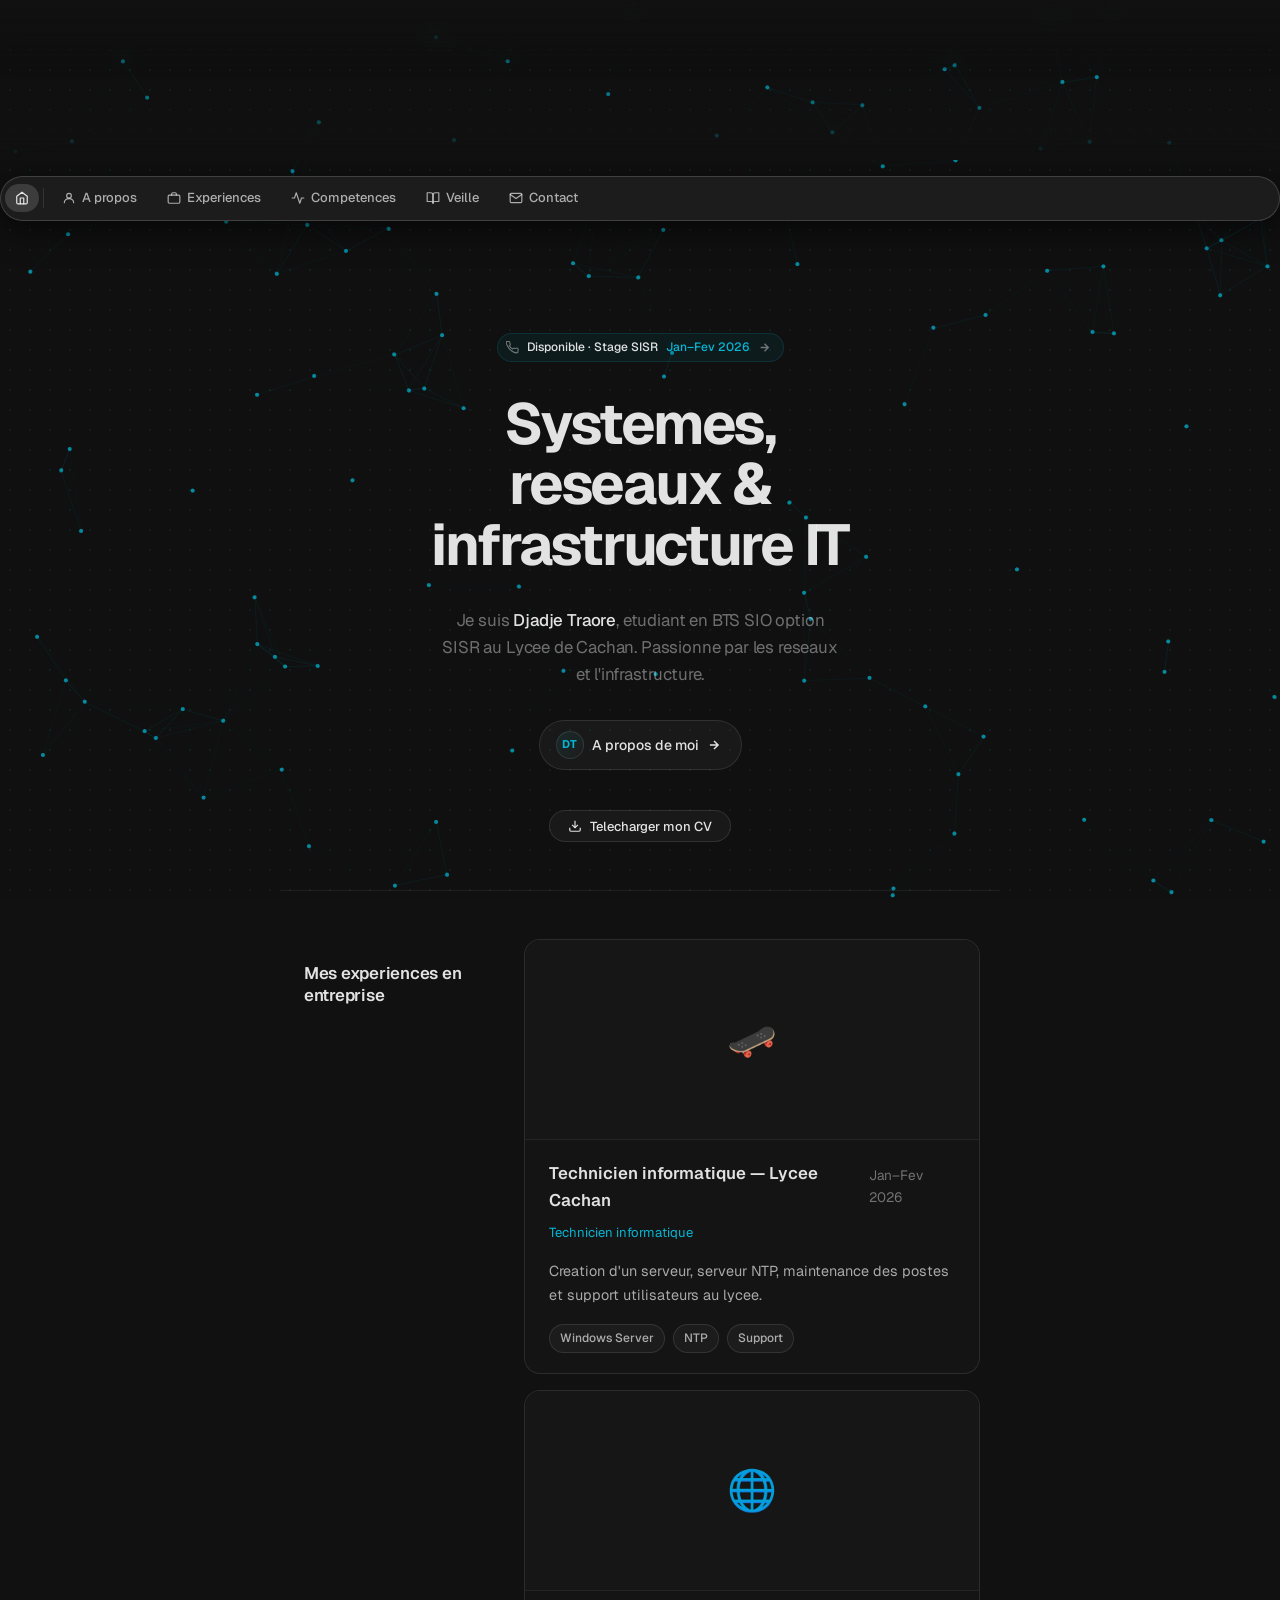
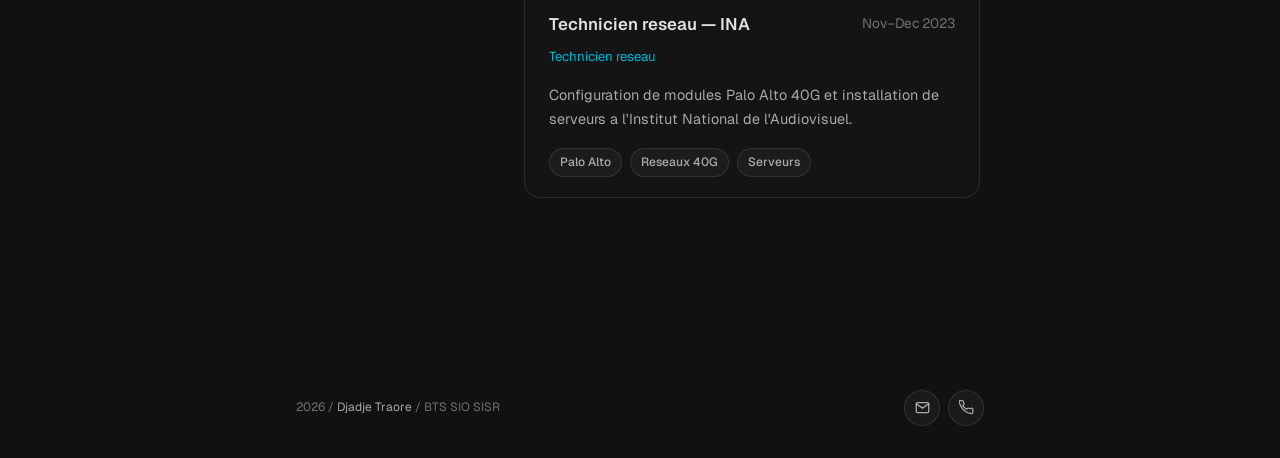
==== commit dddabdd6: "Update index.html" ====
--- a/index.html
+++ b/index.html
@@ -1,229 +1,105 @@
 <!DOCTYPE html>
 <html lang="fr">
 <head>
-  <meta charset="UTF-8" />
-  <meta name="viewport" content="width=device-width, initial-scale=1.0" />
-  <title>Djadje Traoré — Portfolio</title>
-  <link rel="stylesheet" href="tokens.css" />
+  <meta charset="UTF-8"/>
+  <meta name="viewport" content="width=device-width,initial-scale=1.0"/>
+  <title>Djadje Traore - Portfolio</title>
+  <link rel="stylesheet" href="tokens.css"/>
   <style>
-    #bg { position:fixed; top:0; left:0; width:100%; height:100%; z-index:0; pointer-events:none; }
-    .mask-top, .mask-bottom, nav.pill, main, footer { position:relative; z-index:1; }
+    #bg { position:fixed;top:0;left:0;width:100%;height:100%;z-index:0;pointer-events:none; }
+    .mask-top,.mask-bottom,nav.pill,main,footer { position:relative;z-index:1; }
   </style>
 </head>
 <body>
-
-<!-- Particle background -->
-<canvas id="bg"></canvas>
-
-<!-- Fade masks -->
 <div class="mask-top"></div>
 <div class="mask-bottom"></div>
-
-<!-- ─── NAV PILL ─── -->
 <nav class="pill">
-  <a href="index.html" class="active home-icon" aria-label="Accueil">
-    <svg viewBox="0 0 24 24" fill="none" stroke="currentColor" stroke-width="2" stroke-linecap="round" stroke-linejoin="round"><path d="M3 9l9-7 9 7v11a2 2 0 01-2 2H5a2 2 0 01-2-2z"/><polyline points="9 22 9 12 15 12 15 22"/></svg>
-  </a>
+  <a href="index.html" class="active home-icon"><svg viewBox="0 0 24 24" fill="none" stroke="currentColor" stroke-width="2" stroke-linecap="round" stroke-linejoin="round"><path d="M3 9l9-7 9 7v11a2 2 0 01-2 2H5a2 2 0 01-2-2z"/><polyline points="9 22 9 12 15 12 15 22"/></svg></a>
   <div class="nav-sep"></div>
-  <a href="about.html">
-    <svg viewBox="0 0 24 24" fill="none" stroke="currentColor" stroke-width="2" stroke-linecap="round" stroke-linejoin="round"><circle cx="12" cy="8" r="4"/><path d="M4 20c0-4 3.6-7 8-7s8 3 8 7"/></svg>
-    <span class="nav-label">À propos</span>
-  </a>
-  <a href="experiences.html">
-    <svg viewBox="0 0 24 24" fill="none" stroke="currentColor" stroke-width="2" stroke-linecap="round" stroke-linejoin="round"><rect x="2" y="7" width="20" height="14" rx="2"/><path d="M16 7V5a2 2 0 00-2-2h-4a2 2 0 00-2 2v2"/></svg>
-    <span class="nav-label">Expériences</span>
-  </a>
-  <a href="competences.html">
-    <svg viewBox="0 0 24 24" fill="none" stroke="currentColor" stroke-width="2" stroke-linecap="round" stroke-linejoin="round"><polyline points="22 12 18 12 15 21 9 3 6 12 2 12"/></svg>
-    <span class="nav-label">Compétences</span>
-  </a>
-  <a href="veille.html">
-    <svg viewBox="0 0 24 24" fill="none" stroke="currentColor" stroke-width="2" stroke-linecap="round" stroke-linejoin="round"><path d="M2 3h6a4 4 0 014 4v14a3 3 0 00-3-3H2z"/><path d="M22 3h-6a4 4 0 00-4 4v14a3 3 0 013-3h7z"/></svg>
-    <span class="nav-label">Veille</span>
-  </a>
-  <a href="contact.html">
-    <svg viewBox="0 0 24 24" fill="none" stroke="currentColor" stroke-width="2" stroke-linecap="round" stroke-linejoin="round"><path d="M4 4h16c1.1 0 2 .9 2 2v12c0 1.1-.9 2-2 2H4c-1.1 0-2-.9-2-2V6c0-1.1.9-2 2-2z"/><polyline points="22,6 12,13 2,6"/></svg>
-    <span class="nav-label">Contact</span>
-  </a>
+  <a href="about.html"><svg viewBox="0 0 24 24" fill="none" stroke="currentColor" stroke-width="2" stroke-linecap="round" stroke-linejoin="round"><circle cx="12" cy="8" r="4"/><path d="M4 20c0-4 3.6-7 8-7s8 3 8 7"/></svg><span class="nav-label">A propos</span></a>
+  <a href="experiences.html"><svg viewBox="0 0 24 24" fill="none" stroke="currentColor" stroke-width="2" stroke-linecap="round" stroke-linejoin="round"><rect x="2" y="7" width="20" height="14" rx="2"/><path d="M16 7V5a2 2 0 00-2-2h-4a2 2 0 00-2 2v2"/></svg><span class="nav-label">Experiences</span></a>
+  <a href="competences.html"><svg viewBox="0 0 24 24" fill="none" stroke="currentColor" stroke-width="2" stroke-linecap="round" stroke-linejoin="round"><polyline points="22 12 18 12 15 21 9 3 6 12 2 12"/></svg><span class="nav-label">Competences</span></a>
+  <a href="veille.html"><svg viewBox="0 0 24 24" fill="none" stroke="currentColor" stroke-width="2" stroke-linecap="round" stroke-linejoin="round"><path d="M2 3h6a4 4 0 014 4v14a3 3 0 00-3-3H2z"/><path d="M22 3h-6a4 4 0 00-4 4v14a3 3 0 013-3h7z"/></svg><span class="nav-label">Veille</span></a>
+  <a href="contact.html"><svg viewBox="0 0 24 24" fill="none" stroke="currentColor" stroke-width="2" stroke-linecap="round" stroke-linejoin="round"><path d="M4 4h16c1.1 0 2 .9 2 2v12c0 1.1-.9 2-2 2H4c-1.1 0-2-.9-2-2V6c0-1.1.9-2 2-2z"/><polyline points="22,6 12,13 2,6"/></svg><span class="nav-label">Contact</span></a>
 </nav>
-
-<!-- ─── MAIN ─── -->
 <main>
-  <div class="column gap-48" style="align-items:center; padding-top: 48px;">
-
-    <!-- Center block -->
-    <div class="col gap-32" style="max-width:480px; align-items:center; text-align:center;">
-
-      <!-- Badge "disponible" -->
+  <div class="column gap-48" style="align-items:center;padding-top:48px;">
+    <div class="col gap-32" style="max-width:480px;align-items:center;text-align:center;">
       <div class="reveal reveal-d1">
         <a href="contact.html" class="badge">
-          <svg viewBox="0 0 24 24" fill="none" stroke="currentColor" stroke-width="2" stroke-linecap="round" stroke-linejoin="round"><path d="M22 16.92v3a2 2 0 01-2.18 2 19.8 19.8 0 01-8.63-3.07A19.5 19.5 0 013.07 9.81 19.8 19.8 0 01.12 1.23a2 2 0 012-.22h3a2 2 0 012 1.72c.13.96.36 1.9.7 2.81a2 2 0 01-.45 2.11l-1.27 1.27a16 16 0 006 6l1.27-1.27a2 2 0 012.11-.45c.9.34 1.85.57 2.81.7A2 2 0 0122 16.92z"/></svg>
-          <span>Disponible · Stage SISR</span>
-          <span class="badge-label">Jan–Fév 2026</span>
-          <svg viewBox="0 0 24 24" fill="none" stroke="currentColor" stroke-width="2.5"><path d="M5 12h14M12 5l7 7-7 7"/></svg>
+          <svg viewBox="0 0 24 24" fill="none" stroke="currentColor" stroke-width="2" width="13" height="13"><path d="M22 16.92v3a2 2 0 01-2.18 2 19.8 19.8 0 01-8.63-3.07A19.5 19.5 0 013.07 9.81 19.8 19.8 0 01.12 1.23a2 2 0 012-.22h3a2 2 0 012 1.72c.13.96.36 1.9.7 2.81a2 2 0 01-.45 2.11l-1.27 1.27a16 16 0 006 6l1.27-1.27a2 2 0 012.11-.45c.9.34 1.85.57 2.81.7A2 2 0 0122 16.92z"/></svg>
+          <span>Disponible &middot; Stage SISR</span>
+          <span class="badge-label">Jan&ndash;Fev 2026</span>
+          <svg viewBox="0 0 24 24" fill="none" stroke="currentColor" stroke-width="2.5" width="13" height="13"><path d="M5 12h14M12 5l7 7-7 7"/></svg>
         </a>
       </div>
-
-      <!-- Headline -->
       <div class="reveal reveal-d2">
-        <h1 class="display-strong-xl" style="text-align:center;">
-          Systèmes, réseaux &amp; infrastructure IT
-        </h1>
+        <h1 class="display-strong-xl" style="text-align:center;">Systemes, reseaux &amp; infrastructure IT</h1>
       </div>
-
-      <!-- Subline -->
       <div class="reveal reveal-d3">
-        <p class="display-default-xs on-neutral-weak" style="text-align:center; max-width:400px; line-height:1.6;">
-          Je suis <strong style="color:var(--neutral-on-background-strong); font-weight:500;">Djadje Traoré</strong>, étudiant en BTS SIO option SISR au Lycée de Cachan. Passionné par les réseaux et l'infrastructure.
+        <p class="display-default-xs on-neutral-weak" style="text-align:center;max-width:400px;line-height:1.6;">
+          Je suis <strong style="color:var(--neutral-on-background-strong);font-weight:500;">Djadje Traore</strong>, etudiant en BTS SIO option SISR au Lycee de Cachan. Passionne par les reseaux et l'infrastructure.
         </p>
       </div>
-
-      <!-- CTA button -->
       <div class="reveal reveal-d4">
-        <a href="about.html" class="btn btn-secondary" data-border="rounded">
+        <a href="about.html" class="btn btn-secondary">
           <div class="avatar" style="width:28px;height:28px;font-size:0.7rem;margin-left:-4px;border-width:1px;">DT</div>
-          À propos de moi
-          <svg viewBox="0 0 24 24" fill="none" stroke="currentColor" stroke-width="2.5"><path d="M5 12h14M12 5l7 7-7 7"/></svg>
+          A propos de moi
+          <svg viewBox="0 0 24 24" fill="none" stroke="currentColor" stroke-width="2.5" width="14" height="14"><path d="M5 12h14M12 5l7 7-7 7"/></svg>
         </a>
       </div>
-
+      <div class="reveal reveal-d5" style="margin-top:8px;">
+        <a href="cv-djadje-traore.pdf" download class="btn btn-secondary" style="font-size:13px;padding:8px 18px;">
+          <svg viewBox="0 0 24 24" fill="none" stroke="currentColor" stroke-width="2" width="14" height="14"><path d="M21 15v4a2 2 0 01-2 2H5a2 2 0 01-2-2v-4"/><polyline points="7 10 12 15 17 10"/><line x1="12" y1="15" x2="12" y2="3"/></svg>
+          Telecharger mon CV
+        </a>
+      </div>
     </div>
-
-    <!-- Divider -->
-    <div class="reveal reveal-d5 fill-width" style="max-width: var(--max-width-m);">
-      <div class="line-h"></div>
-    </div>
-
-    <!-- Project cards aperçu -->
-    <div class="reveal reveal-d5 fill-width" style="max-width: var(--max-width-m);">
-      <div class="row between mb-32">
-        <div class="line-h" style="max-width:48px; flex-shrink:0;"></div>
-      </div>
-
+    <div class="reveal fill-width" style="max-width:var(--max-width-m);"><div class="line-h"></div></div>
+    <div class="reveal fill-width" style="max-width:var(--max-width-m);">
       <div class="row gap-24 mb-40 wrap" style="align-items:flex-start;">
-        <div style="flex:1; min-width:200px; padding-left:24px; padding-top:24px;">
-          <h2 class="display-strong-xs" style="max-width:220px; line-height:1.3;">Mes expériences en entreprise</h2>
+        <div style="flex:1;min-width:200px;padding-left:24px;padding-top:24px;">
+          <h2 class="display-strong-xs" style="max-width:220px;line-height:1.3;">Mes experiences en entreprise</h2>
         </div>
-        <div style="flex:3; padding: 0 20px;">
+        <div style="flex:3;padding:0 20px;">
           <div class="col gap-16">
-
             <a href="experiences.html" class="project-card">
-              <div class="project-card-thumb">🌐</div>
+              <div class="project-card-thumb">&#128761;</div>
               <div class="project-card-body">
-                <div class="row between">
-                  <span class="heading-strong-l">Technicien réseau — INA</span>
-                  <span class="heading-default-xs">Nov–Déc 2023</span>
-                </div>
-                <p class="body-default-s on-brand">Technicien réseau</p>
-                <p class="body-default-m mt-8">Configuration de modules Palo Alto 40G et installation de serveurs à l'Institut National de l'Audiovisuel.</p>
-                <div class="skill-tags-row mt-8">
-                  <span class="tag">Palo Alto</span>
-                  <span class="tag">Réseaux 40G</span>
-                  <span class="tag">Serveurs</span>
-                </div>
+                <div class="row between"><span class="heading-strong-l">Technicien informatique &mdash; Lycee Cachan</span><span class="heading-default-xs">Jan&ndash;Fev 2026</span></div>
+                <p class="body-default-s on-brand">Technicien informatique</p>
+                <p class="body-default-m mt-8">Creation d'un serveur, serveur NTP, maintenance des postes et support utilisateurs au lycee.</p>
+                <div class="skill-tags-row mt-8"><span class="tag">Windows Server</span><span class="tag">NTP</span><span class="tag">Support</span></div>
               </div>
             </a>
-
             <a href="experiences.html" class="project-card">
-              <div class="project-card-thumb">🖥️</div>
+              <div class="project-card-thumb">&#127760;</div>
               <div class="project-card-body">
-                <div class="row between">
-                  <span class="heading-strong-l">Support utilisateurs — Merlin Info</span>
-                  <span class="heading-default-xs">Juin–Juil 2025</span>
-                </div>
-                <p class="body-default-s on-brand">Support N1/N2</p>
-                <p class="body-default-m mt-8">Assistance aux utilisateurs, gestion des tickets d'incidents et suivi des demandes en entreprise IT.</p>
-                <div class="skill-tags-row mt-8">
-                  <span class="tag">Help Desk</span>
-                  <span class="tag">ITSM</span>
-                  <span class="tag">Support</span>
-                </div>
+                <div class="row between"><span class="heading-strong-l">Technicien reseau &mdash; INA</span><span class="heading-default-xs">Nov&ndash;Dec 2023</span></div>
+                <p class="body-default-s on-brand">Technicien reseau</p>
+                <p class="body-default-m mt-8">Configuration de modules Palo Alto 40G et installation de serveurs a l'Institut National de l'Audiovisuel.</p>
+                <div class="skill-tags-row mt-8"><span class="tag">Palo Alto</span><span class="tag">Reseaux 40G</span><span class="tag">Serveurs</span></div>
               </div>
             </a>
-
           </div>
         </div>
       </div>
     </div>
-
   </div>
 </main>
-
-<!-- ─── FOOTER ─── -->
 <footer>
   <div class="footer-inner">
-    <p>© 2026 / <a href="about.html">Djadje Traoré</a> / BTS SIO SISR — Lycée de Cachan</p>
+    <p>2026 / <a href="about.html">Djadje Traore</a> / BTS SIO SISR</p>
     <div class="footer-icons">
-      <a href="/cdn-cgi/l/email-protection#186c6a79776a7d7c72797c727d2b2928587f75797174367b7775" class="icon-btn" title="Email">
-        <svg viewBox="0 0 24 24" fill="none" stroke="currentColor" stroke-width="2" stroke-linecap="round" stroke-linejoin="round"><path d="M4 4h16c1.1 0 2 .9 2 2v12c0 1.1-.9 2-2 2H4c-1.1 0-2-.9-2-2V6c0-1.1.9-2 2-2z"/><polyline points="22,6 12,13 2,6"/></svg>
+      <a href="mailto:traoredjadje310@gmail.com" class="icon-btn" title="Email">
+        <svg viewBox="0 0 24 24" fill="none" stroke="currentColor" stroke-width="2"><path d="M4 4h16c1.1 0 2 .9 2 2v12c0 1.1-.9 2-2 2H4c-1.1 0-2-.9-2-2V6c0-1.1.9-2 2-2z"/><polyline points="22,6 12,13 2,6"/></svg>
       </a>
-      <a href="tel:0767908541" class="icon-btn" title="Téléphone">
-        <svg viewBox="0 0 24 24" fill="none" stroke="currentColor" stroke-width="2" stroke-linecap="round" stroke-linejoin="round"><path d="M22 16.92v3a2 2 0 01-2.18 2 19.8 19.8 0 01-8.63-3.07A19.5 19.5 0 013.07 9.81 19.8 19.8 0 01.12 1.23a2 2 0 012-.22h3a2 2 0 012 1.72c.13.96.36 1.9.7 2.81a2 2 0 01-.45 2.11l-1.27 1.27a16 16 0 006 6l1.27-1.27a2 2 0 012.11-.45c.9.34 1.85.57 2.81.7A2 2 0 0122 16.92z"/></svg>
+      <a href="tel:0767908541" class="icon-btn" title="Tel">
+        <svg viewBox="0 0 24 24" fill="none" stroke="currentColor" stroke-width="2"><path d="M22 16.92v3a2 2 0 01-2.18 2 19.8 19.8 0 01-8.63-3.07A19.5 19.5 0 013.07 9.81 19.8 19.8 0 01.12 1.23a2 2 0 012-.22h3a2 2 0 012 1.72c.13.96.36 1.9.7 2.81a2 2 0 01-.45 2.11l-1.27 1.27a16 16 0 006 6l1.27-1.27a2 2 0 012.11-.45c.9.34 1.85.57 2.81.7A2 2 0 0122 16.92z"/></svg>
       </a>
     </div>
   </div>
 </footer>
-
-<script data-cfasync="false" src="/cdn-cgi/scripts/5c5dd728/cloudflare-static/email-decode.min.js"></script><script>
-  // Live time display (like magic-portfolio TimeDisplay)
-  function updateTime() {
-    const el = document.getElementById('live-time');
-    if (!el) return;
-    el.textContent = new Date().toLocaleTimeString('fr-FR', { hour:'2-digit', 
-</script>
-<script>
-  // ── Particle background ──
-  const bg  = document.getElementById('bg');
-  const bgc = bg.getContext('2d');
-  let BW, BH, particles = [], mouse = { x: null, y: null };
-
-  function initBg() {
-    BW = bg.width  = window.innerWidth;
-    BH = bg.height = window.innerHeight;
-    bg.style.width  = BW + 'px';
-    bg.style.height = BH + 'px';
-    particles = [];
-    for (let i = 0; i < 120; i++) {
-      particles.push({
-        x:  Math.random() * BW, y:  Math.random() * BH,
-        vx: (Math.random() - 0.5) * 1.2, vy: (Math.random() - 0.5) * 1.2
-      });
-    }
-  }
-
-  window.addEventListener('mousemove', e => { mouse.x = e.clientX; mouse.y = e.clientY; });
-  window.addEventListener('resize', initBg);
-
-  function drawBg() {
-    bgc.fillStyle = 'rgba(17,17,17,0.25)';
-    bgc.fillRect(0, 0, BW, BH);
-    particles.forEach((p, i) => {
-      p.x += p.vx; p.y += p.vy;
-      if (p.x < 0 || p.x > BW) p.vx *= -1;
-      if (p.y < 0 || p.y > BH) p.vy *= -1;
-      if (mouse.x !== null) {
-        const dx = p.x - mouse.x, dy = p.y - mouse.y;
-        const dist = Math.sqrt(dx*dx + dy*dy);
-        if (dist < 120) { p.x += dx / 12; p.y += dy / 12; }
-      }
-      particles.forEach((q, j) => {
-        if (j <= i) return;
-        const dx = p.x - q.x, dy = p.y - q.y;
-        const d  = Math.sqrt(dx*dx + dy*dy);
-        if (d < 110) {
-          bgc.beginPath();
-          bgc.moveTo(p.x, p.y); bgc.lineTo(q.x, q.y);
-          bgc.strokeStyle = `rgba(6,182,212,${0.13 * (1 - d/110)})`;
-          bgc.lineWidth = 0.6;
-          bgc.stroke();
-        }
-      });
-      bgc.beginPath();
-      bgc.arc(p.x, p.y, 2, 0, Math.PI * 2);
-      bgc.fillStyle = 'rgba(6,182,212,0.55)';
-      bgc.fill();
-    });
-    requestAnimationFrame(drawBg);
-  }
-
-  initBg(); drawBg();+<script src="particles.js"></script>
+</body>
+</html>
